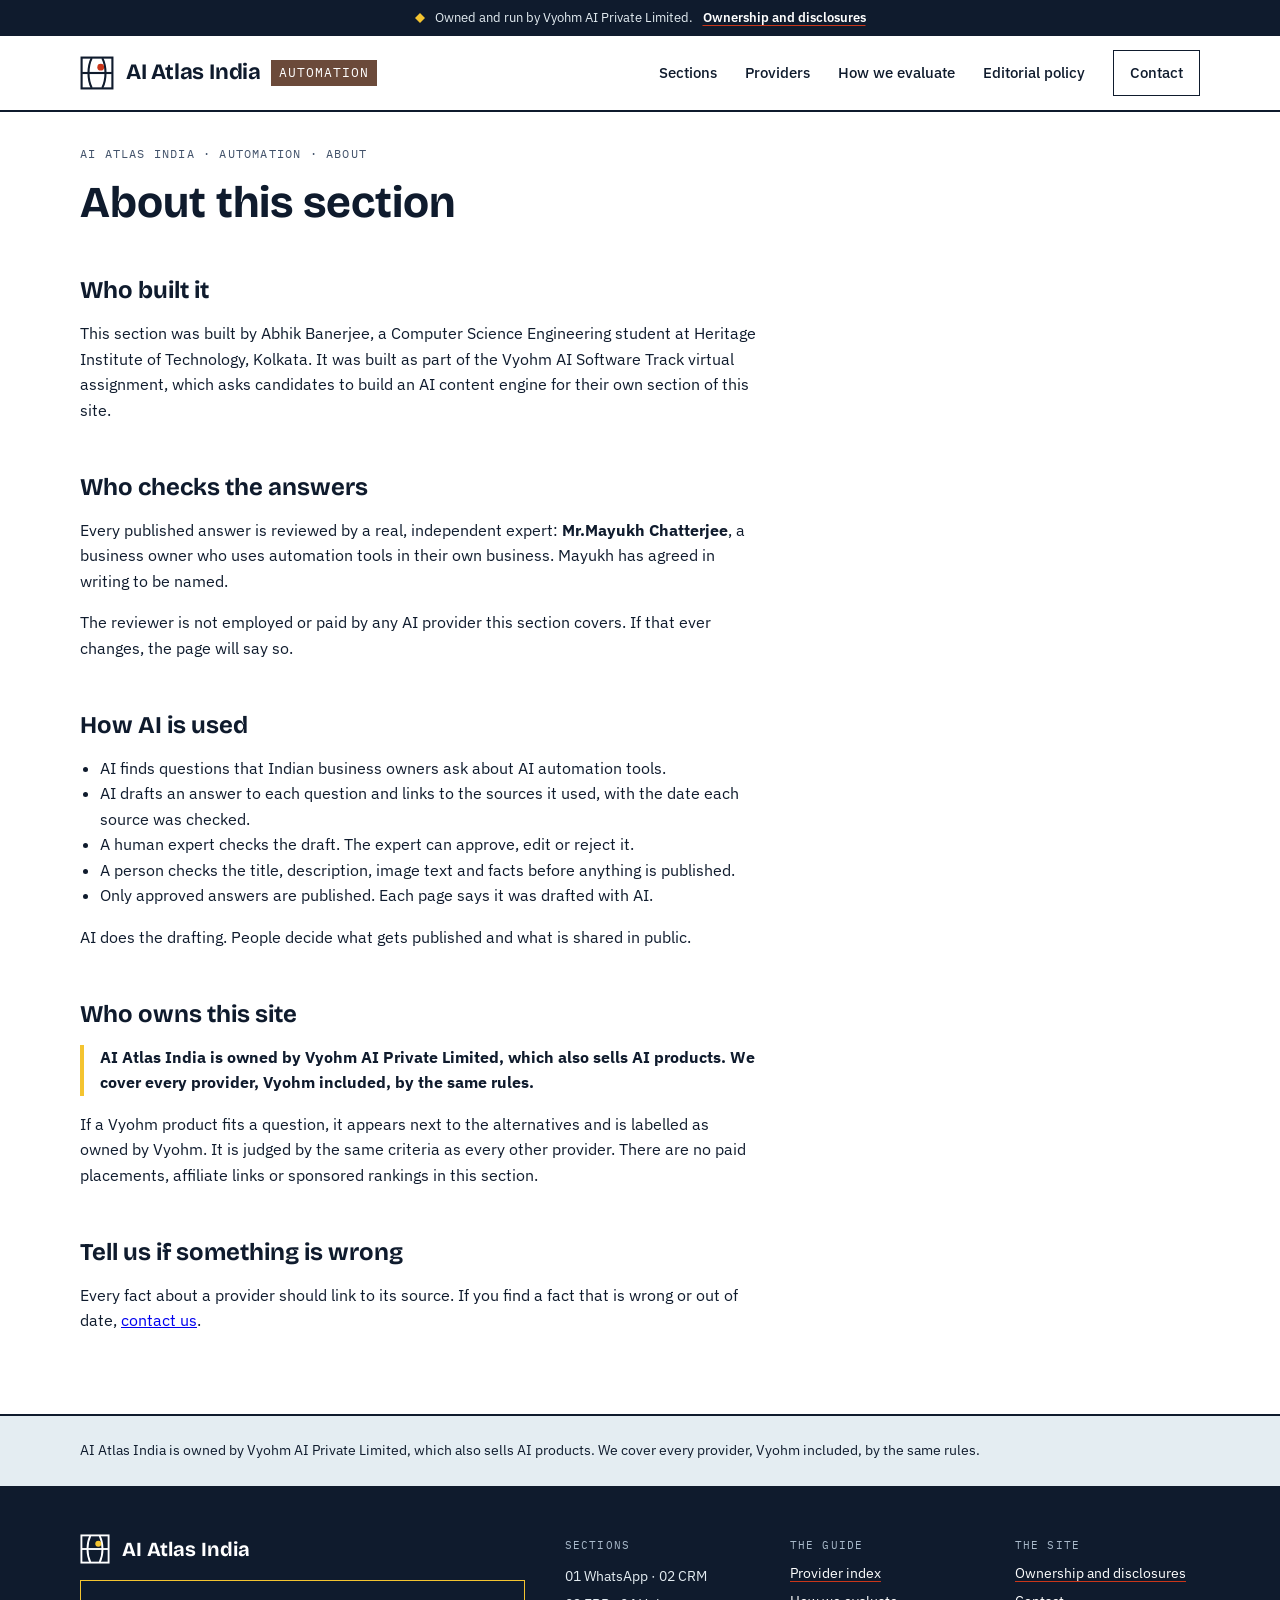
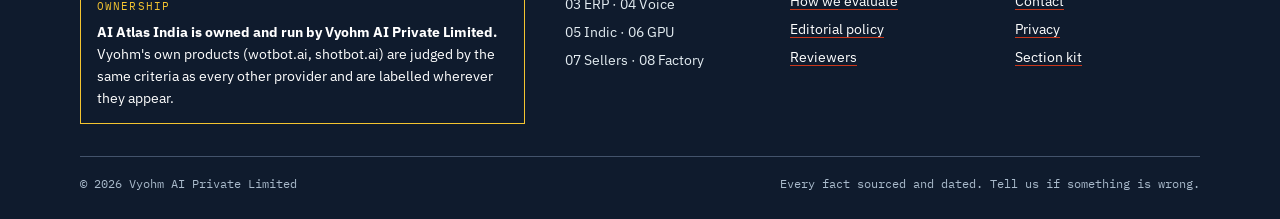
==== about.html @ 306142b6 "Add files via upload about page is uploaded" ====
<!doctype html>
<html lang="en" data-section="automation">
<head>
<meta charset="utf-8">
<meta name="viewport" content="width=device-width, initial-scale=1">
<title>About this section | AI Atlas India</title>
<meta name="description" content="About the AI Atlas India automation section: who built it, how AI drafts answers, how experts review them, and who owns the site.">
<link rel="preconnect" href="https://fonts.googleapis.com">
<link rel="preconnect" href="https://fonts.gstatic.com" crossorigin>
<link href="https://fonts.googleapis.com/css2?family=Bricolage+Grotesque:wght@700&family=IBM+Plex+Mono&family=IBM+Plex+Sans:wght@400;600&display=swap" rel="stylesheet">
<link rel="stylesheet" href="tokens.css">
<!-- Google tag (GA4) -->
<script async src="https://www.googletagmanager.com/gtag/js?id=G-WVZBEKXQY9"></script>
<script>
  window.dataLayer = window.dataLayer || [];
  function gtag(){dataLayer.push(arguments);}
  gtag('js', new Date());
  gtag('config', 'G-WVZBEKXQY9');
</script>
<style>
  body { margin: 0; background: var(--atlas-paper); color: var(--atlas-ink); font: var(--atlas-body); }
  .hero { max-width: var(--atlas-content); margin: 0 auto; padding: var(--atlas-space-8) var(--atlas-gutter); }
  .label { font: var(--atlas-label); letter-spacing: var(--atlas-label-tracking); text-transform: uppercase; color: var(--atlas-muted); margin: 0 0 var(--atlas-space-4); }
  h1 { font: var(--atlas-h2); margin: 0 0 var(--atlas-space-5); max-width: 18ch; }
  .hero p.lead { max-width: 60ch; margin: 0 0 var(--atlas-space-4); }
  .notice { display: inline-block; border: var(--atlas-border); border-left: 8px solid var(--atlas-section); padding: var(--atlas-space-3) var(--atlas-space-4); margin-top: var(--atlas-space-4); font: var(--atlas-small); }
  .ownership { background: var(--atlas-sea); border-top: var(--atlas-band-rule); }
  .ownership p { max-width: var(--atlas-content); margin: 0 auto; padding: var(--atlas-space-5) var(--atlas-gutter); font: var(--atlas-small); }

  .about { max-width: var(--atlas-content); margin: 0 auto; padding: var(--atlas-space-6) var(--atlas-gutter) var(--atlas-space-8); }
  .about h2 { font: var(--atlas-h3, 600 22px/1.3 var(--atlas-font-body)); margin: var(--atlas-space-7) 0 var(--atlas-space-3); }
  .about p, .about li { max-width: 68ch; line-height: 1.6; }
  .about ul { padding-left: 20px; }
  .about .owner { border-left: 4px solid var(--atlas-signal); padding-left: var(--atlas-space-4); }
</style>
</head>
<body>
<!-- AI Atlas India header. Generated from the live site at build time. Use it unchanged. -->
<!-- Needs tokens.css: <link rel="stylesheet" href="https://aiatlasindia.com/kit/tokens.css"> -->
<style>
/* Shared header. Needs tokens.css. Shipped inside /kit/header.html. */
.atlas-header {
  font-family: var(--atlas-font-body);
  color: var(--atlas-ink);
  background: var(--atlas-paper);
  border-bottom: 2px solid var(--atlas-ink);
}
.atlas-header a { text-decoration: none; }
.atlas-header__strip {
  background: var(--atlas-ink);
  color: var(--atlas-on-ink);
  font-size: 13px;
  line-height: 20px;
  padding: 8px 24px;
  display: flex;
  flex-wrap: wrap;
  gap: 4px 10px;
  justify-content: center;
  align-items: center;
  text-align: center;
  --atlas-focus: var(--atlas-signal);
}
.atlas-header__strip svg { flex: none; }
.atlas-header__strip a {
  color: var(--atlas-paper);
  font-weight: 600;
  text-decoration: underline;
  text-decoration-color: var(--atlas-route);
  text-underline-offset: 3px;
  padding-block: 12px;
  margin-block: -12px;
}
.atlas-header__strip a:hover { color: var(--atlas-signal); }
.atlas-header__bar {
  max-width: 1184px;
  margin: 0 auto;
  padding: 14px var(--atlas-gutter);
  display: flex;
  align-items: center;
  justify-content: space-between;
  gap: 24px;
  box-sizing: border-box;
  position: relative;
}
.atlas-header__lockup { display: flex; align-items: center; gap: 10px; min-width: 0; }
.atlas-header__brand {
  display: flex;
  align-items: center;
  gap: 12px;
  color: var(--atlas-ink);
  min-height: 44px;
}
.atlas-header__brand:hover { color: var(--atlas-ink); }
.atlas-header__brand svg { flex: none; }
.atlas-header__name {
  font-family: var(--atlas-font-display);
  font-size: 22px;
  font-weight: 700;
  letter-spacing: -0.01em;
  white-space: nowrap;
}
.atlas-header__section {
  display: inline-flex;
  align-items: center;
  min-height: 44px;
  color: var(--atlas-paper);
}
.atlas-header__section span {
  font-family: var(--atlas-font-mono);
  font-size: 13px;
  line-height: 20px;
  text-transform: uppercase;
  letter-spacing: 0.08em;
  padding: 3px 8px;
  background: var(--atlas-section);
  color: var(--atlas-paper);
  white-space: nowrap;
}
.atlas-header__section:hover { color: var(--atlas-paper); }
.atlas-header__nav {
  display: flex;
  align-items: center;
  gap: 28px;
  font-size: 15px;
  font-weight: 500;
  white-space: nowrap;
}
.atlas-header__nav a {
  color: var(--atlas-ink);
  display: inline-flex;
  align-items: center;
  min-height: 44px;
}
.atlas-header__nav a:hover { color: var(--atlas-route); }
.atlas-header__nav a.atlas-header__contact {
  border: 1.5px solid var(--atlas-ink);
  padding: 0 16px;
}
.atlas-header__menu { display: none; }
.atlas-header__menu summary {
  width: 44px;
  height: 44px;
  border: 1.5px solid var(--atlas-ink);
  background: var(--atlas-paper);
  display: flex;
  align-items: center;
  justify-content: center;
  cursor: pointer;
  list-style: none;
}
.atlas-header__menu summary::-webkit-details-marker { display: none; }
.atlas-header__menu nav {
  position: absolute;
  left: 0;
  right: 0;
  top: 100%;
  z-index: 5;
  background: var(--atlas-paper);
  border-top: 2px solid var(--atlas-ink);
  border-bottom: 2px solid var(--atlas-ink);
  display: flex;
  flex-direction: column;
  padding: 4px var(--atlas-gutter) 12px;
}
.atlas-header__menu nav a {
  color: var(--atlas-ink);
  font-size: 17px;
  font-weight: 500;
  min-height: 48px;
  display: flex;
  align-items: center;
  border-bottom: 1px solid var(--atlas-rule);
}
.atlas-header__menu nav a:last-child { border-bottom: 0; }

@media (max-width: 919px) {
  .atlas-header__nav { display: none; }
  .atlas-header__menu { display: block; }
}
@media (max-width: 767px) {
  .atlas-header__strip { padding-inline: 16px; }
}
@media (max-width: 399px) {
  .atlas-header__name { font-size: 20px; }
  .atlas-header__brand { gap: 10px; }
  .atlas-header__section span { font-size: 11px; padding: 3px 6px; }
}
</style>
<header class="atlas-header"> <div class="atlas-header__strip"> <svg aria-hidden="true" width="10" height="10" viewBox="0 0 10 10"><path d="M5 0 L10 5 L5 10 L0 5 Z" fill="#F4C430"></path></svg> <span>Owned and run by Vyohm AI Private Limited.</span> <a href="https://aiatlasindia.com/disclosures/">Ownership and disclosures</a> </div> <div class="atlas-header__bar"> <div class="atlas-header__lockup"> <a class="atlas-header__brand" href="https://aiatlasindia.com/"> <svg aria-hidden="true" width="34" height="34" viewBox="0 0 32 32"><g fill="none" stroke="#0F1B2D" stroke-width="2"><rect x="1.5" y="1.5" width="29" height="29"/><path d="M11 2C7 10 7 22 11 30"/><path d="M21 2c4 8 4 20 0 28"/><path d="M2 16h28"/><circle cx="19.5" cy="10.5" r="3.2" fill="#C9361A" stroke="none"/></g></svg> <span class="atlas-header__name">AI Atlas India</span> </a> <a class="atlas-header__section" href="/"><span>AUTOMATION</span></a> </div> <nav class="atlas-header__nav" aria-label="Main"> <a href="https://aiatlasindia.com/#sections">Sections</a><a href="https://aiatlasindia.com/providers/">Providers</a><a href="https://aiatlasindia.com/how-we-evaluate/">How we evaluate</a><a href="https://aiatlasindia.com/editorial-policy/">Editorial policy</a> <a class="atlas-header__contact" href="https://aiatlasindia.com/contact/">Contact</a> </nav> <details class="atlas-header__menu"> <summary aria-label="Menu"> <svg aria-hidden="true" width="20" height="20" viewBox="0 0 20 20" fill="none" stroke="#0F1B2D" stroke-width="2"><path d="M3 5h14M3 10h14M3 15h14"></path></svg> </summary> <nav aria-label="Main menu"> <a href="https://aiatlasindia.com/#sections">Sections</a><a href="https://aiatlasindia.com/providers/">Providers</a><a href="https://aiatlasindia.com/how-we-evaluate/">How we evaluate</a><a href="https://aiatlasindia.com/editorial-policy/">Editorial policy</a> <a href="https://aiatlasindia.com/contact/">Contact</a> </nav> </details> </div> </header>

<main>
  <article class="about">
    <p class="label">AI Atlas India &middot; Automation &middot; About</p>
    <h1>About this section</h1>

    <h2>Who built it</h2>
    <p>This section was built by Abhik Banerjee, a Computer Science Engineering student at Heritage Institute of Technology, Kolkata. It was built as part of the Vyohm AI Software Track virtual assignment, which asks candidates to build an AI content engine for their own section of this site.</p>

    <h2>Who checks the answers</h2>
    <p>Every published answer is reviewed by a real, independent expert: <strong>Mr.Mayukh Chatterjee</strong>, a business owner who uses automation tools in their own business. Mayukh has agreed in writing to be named.</p>
    <p>The reviewer is not employed or paid by any AI provider this section covers. If that ever changes, the page will say so.</p>

    <h2>How AI is used</h2>
    <ul>
      <li>AI finds questions that Indian business owners ask about AI automation tools.</li>
      <li>AI drafts an answer to each question and links to the sources it used, with the date each source was checked.</li>
      <li>A human expert checks the draft. The expert can approve, edit or reject it.</li>
      <li>A person checks the title, description, image text and facts before anything is published.</li>
      <li>Only approved answers are published. Each page says it was drafted with AI.</li>
    </ul>
    <p>AI does the drafting. People decide what gets published and what is shared in public.</p>

    <h2>Who owns this site</h2>
    <p class="owner"><strong>AI Atlas India is owned by Vyohm AI Private Limited, which also sells AI products. We cover every provider, Vyohm included, by the same rules.</strong></p>
    <p>If a Vyohm product fits a question, it appears next to the alternatives and is labelled as owned by Vyohm. It is judged by the same criteria as every other provider. There are no paid placements, affiliate links or sponsored rankings in this section.</p>

    <h2>Tell us if something is wrong</h2>
    <p>Every fact about a provider should link to its source. If you find a fact that is wrong or out of date, <a href="https://aiatlasindia.com/contact/">contact us</a>.</p>
  </article>
</main>
<div class="ownership"><p>AI Atlas India is owned by Vyohm AI Private Limited, which also sells AI products. We cover every provider, Vyohm included, by the same rules.</p></div>
<!-- AI Atlas India footer. Generated from the live site at build time. Use it unchanged. -->
<!-- Needs tokens.css: <link rel="stylesheet" href="https://aiatlasindia.com/kit/tokens.css"> -->
<style>
/* Shared footer. Needs tokens.css. Shipped inside /kit/footer.html. */
.atlas-footer {
  font-family: var(--atlas-font-body);
  color: var(--atlas-on-ink);
  background: var(--atlas-ink);
  font-size: 14px;
  line-height: 22px;
  --atlas-focus: var(--atlas-signal);
}
.atlas-footer a {
  color: var(--atlas-paper);
  text-decoration: underline;
  text-decoration-color: var(--atlas-route);
  text-underline-offset: 3px;
}
.atlas-footer a:hover { color: var(--atlas-signal); }
.atlas-footer__inner {
  max-width: 1184px;
  margin: 0 auto;
  padding: 48px var(--atlas-gutter) 24px;
  box-sizing: border-box;
  display: flex;
  flex-direction: column;
  gap: 32px;
}
.atlas-footer__cols { display: flex; flex-wrap: wrap; gap: 40px; }
.atlas-footer__about { flex: 3 1 340px; display: flex; flex-direction: column; gap: 16px; }
.atlas-footer__brand { display: flex; align-items: center; gap: 12px; }
.atlas-footer__brand svg { flex: none; }
.atlas-footer__name {
  font-family: var(--atlas-font-display);
  font-size: 20px;
  font-weight: 700;
  color: var(--atlas-paper);
}
.atlas-footer__ownership {
  border: 1.5px solid var(--atlas-signal);
  padding: 14px 16px;
  max-width: 460px;
  display: flex;
  flex-direction: column;
  gap: 4px;
  color: var(--atlas-paper);
}
.atlas-footer__ownership p { margin: 0; }
.atlas-footer__label {
  margin: 0;
  font-family: var(--atlas-font-mono);
  font-size: 11px;
  font-weight: 400;
  letter-spacing: 0.1em;
  text-transform: uppercase;
  color: var(--atlas-on-ink-muted);
}
.atlas-footer__label--signal { color: var(--atlas-signal); }
.atlas-footer__col { flex: 1 1 150px; display: flex; flex-direction: column; gap: 6px; }
.atlas-footer__col ul {
  list-style: none;
  margin: 0;
  padding: 0;
  display: flex;
  flex-direction: column;
  gap: 6px;
}
.atlas-footer__col--sections ul { display: block; }
.atlas-footer__col--sections li { display: inline; line-height: 28px; }
.atlas-footer__col--sections li:nth-child(odd)::after { content: ' · '; }
.atlas-footer__col--sections li:nth-child(even)::after { content: '\A'; white-space: pre; }
.atlas-footer__col a { display: inline-block; padding-block: 11px; margin-block: -11px; }
.atlas-footer__built {
  margin: 0;
  color: var(--atlas-paper);
  font-weight: 600;
}
.atlas-footer__base {
  border-top: 1px solid var(--atlas-muted);
  padding-top: 16px;
  display: flex;
  flex-wrap: wrap;
  gap: 8px 24px;
  justify-content: space-between;
  font-family: var(--atlas-font-mono);
  font-size: 12px;
  color: var(--atlas-on-ink-muted);
}
.atlas-footer__base p { margin: 0; }
@media (max-width: 767px) {
  .atlas-footer__inner { padding-top: 40px; }
  .atlas-footer__col { flex-basis: 100%; }
  .atlas-footer__col a { padding-block: 11px; margin-block: -8px; }
  .atlas-footer__col ul { gap: 10px; }
}
</style>
<footer class="atlas-footer"> <div class="atlas-footer__inner"> <div class="atlas-footer__cols"> <div class="atlas-footer__about"> <div class="atlas-footer__brand"> <svg aria-hidden="true" width="30" height="30" viewBox="0 0 32 32"><g fill="none" stroke="#FFFFFF" stroke-width="2"><rect x="1.5" y="1.5" width="29" height="29"/><path d="M11 2C7 10 7 22 11 30"/><path d="M21 2c4 8 4 20 0 28"/><path d="M2 16h28"/><circle cx="19.5" cy="10.5" r="3.2" fill="#F4C430" stroke="none"/></g></svg> <span class="atlas-footer__name">AI Atlas India</span> </div> <div class="atlas-footer__ownership"> <p class="atlas-footer__label atlas-footer__label--signal">Ownership</p> <p><strong>AI Atlas India is owned and run by Vyohm AI Private Limited.</strong> Vyohm&#39;s own products (wotbot.ai, shotbot.ai) are judged by the same criteria as every other provider and are labelled wherever they appear.</p> </div>  </div> <nav class="atlas-footer__col atlas-footer__col--sections" aria-label="Sections"> <h2 class="atlas-footer__label">Sections</h2> <ul> <li><span>01 WhatsApp</span></li><li><span>02 CRM</span></li><li><span>03 ERP</span></li><li><span>04 Voice</span></li><li><span>05 Indic</span></li><li><span>06 GPU</span></li><li><span>07 Sellers</span></li><li><span>08 Factory</span></li> </ul> </nav> <nav class="atlas-footer__col" aria-label="The guide"> <h2 class="atlas-footer__label">The guide</h2> <ul> <li><a href="https://aiatlasindia.com/providers/">Provider index</a></li><li><a href="https://aiatlasindia.com/how-we-evaluate/">How we evaluate</a></li><li><a href="https://aiatlasindia.com/editorial-policy/">Editorial policy</a></li><li><a href="https://aiatlasindia.com/reviewers/">Reviewers</a></li> </ul> </nav> <nav class="atlas-footer__col" aria-label="The site"> <h2 class="atlas-footer__label">The site</h2> <ul> <li><a href="https://aiatlasindia.com/disclosures/">Ownership and disclosures</a></li><li><a href="https://aiatlasindia.com/contact/">Contact</a></li><li><a href="https://aiatlasindia.com/privacy/">Privacy</a></li><li><a href="https://aiatlasindia.com/kit/">Section kit</a></li> </ul> </nav> </div> <div class="atlas-footer__base"> <p>© 2026 Vyohm AI Private Limited</p> <p>Every fact sourced and dated. Tell us if something is wrong.</p> </div> </div> </footer>

</body>
</html>
---- tokens.css ----
/*
 * AI Atlas India design tokens. "A printed atlas": ink, paper, sea, a signal
 * yellow and a route red. Square corners, ruled lines, no shadows.
 *
 * This file is served unchanged at /kit/tokens.css.
 * Do not add colours. Do not change values without sign-off.
 */
:root {
  /* Colour */
  --atlas-ink: #0F1B2D;      /* Text, rules, dark bands */
  --atlas-paper: #FFFFFF;    /* Page and card ground */
  --atlas-sea: #E4EDF2;      /* Alternate bands */
  --atlas-grid: #D5E1E9;     /* Map grid on sea */
  --atlas-muted: #43536B;    /* Secondary text */
  --atlas-rule: #C5D1DB;     /* Row dividers */
  --atlas-signal: #F4C430;   /* Primary action, notices */
  --atlas-route: #C9361A;    /* Numbers, link underline */

  /* Tints used inside components */
  --atlas-ink-soft: #1B2A44;   /* Figure ground on ink */
  --atlas-ink-line: #263852;   /* Contour lines on ink */
  --atlas-on-ink: #E4EDF2;     /* Body text on ink */
  --atlas-on-ink-muted: #A9BACB; /* Labels on ink */
  --atlas-wash: #F6F8FA;       /* Blank rows */
  --atlas-figure: #EEF3F6;     /* Figure ground on paper */

  /* Section colours. White text on each passes WCAG AA. */
  --atlas-whatsapp: #17794D;
  --atlas-crm: #2463B0;
  --atlas-erp: #6A4BB0;
  --atlas-voice: #B32672;
  --atlas-indic: #8A5A1C;
  --atlas-gpu: #44546A;
  --atlas-sellers: #0C7C86;
  --atlas-factory: #5C7A1A;
  --atlas-automation: #6B4A3A; /* Added per Vyohm setup email: plate 16, AUTOMATION */

  /* Type families. The --font-* variables are set by the site's font loader. */
  --atlas-font-display: var(--font-display, 'Bricolage Grotesque'), 'Arial Narrow', sans-serif;
  --atlas-font-body: var(--font-body, 'IBM Plex Sans'), system-ui, sans-serif;
  --atlas-font-mono: var(--font-mono, 'IBM Plex Mono'), ui-monospace, monospace;

  /* Type scale: size / line height */
  --atlas-display: 700 4.5rem/1 var(--atlas-font-display);      /* 72/72 */
  --atlas-h2: 700 2.75rem/1.0909 var(--atlas-font-display);     /* 44/48 */
  --atlas-h3: 700 1.5rem/1.25 var(--atlas-font-display);        /* 24/30 */
  --atlas-body: 400 1rem/1.625 var(--atlas-font-body);          /* 16/26 */
  --atlas-small: 400 0.875rem/1.5714 var(--atlas-font-body);    /* 14/22 */
  --atlas-label: 400 0.75rem/1.5 var(--atlas-font-mono);        /* 12, capitals, +0.1em */
  --atlas-label-tracking: 0.1em;

  /* Space */
  --atlas-space-1: 4px;
  --atlas-space-2: 8px;
  --atlas-space-3: 12px;
  --atlas-space-4: 16px;
  --atlas-space-5: 24px;
  --atlas-space-6: 32px;
  --atlas-space-7: 48px;
  --atlas-space-8: 64px;

  /* Shape */
  --atlas-radius: 0;
  --atlas-border: 1.5px solid var(--atlas-ink);      /* Boxes and buttons */
  --atlas-band-rule: 2px solid var(--atlas-ink);     /* Between page bands */
  --atlas-row-rule: 1px solid var(--atlas-rule);     /* Between rows */
  --atlas-grid-size: 48px;                           /* Map grid on sea bands */
  --atlas-content: 1120px;                           /* Content width */
  --atlas-gutter: 32px;                              /* 20px on phones */
  --atlas-tap: 44px;                                 /* Smallest tap target */

  /* The colour of the current section. Set by data-section on any element. */
  --atlas-section: var(--atlas-ink);
}

@media (max-width: 767px) {
  :root {
    --atlas-gutter: 20px;
    --atlas-grid-size: 39px;
  }
}

[data-section='whatsapp'] { --atlas-section: var(--atlas-whatsapp); }
[data-section='crm'] { --atlas-section: var(--atlas-crm); }
[data-section='erp'] { --atlas-section: var(--atlas-erp); }
[data-section='voice'] { --atlas-section: var(--atlas-voice); }
[data-section='indic'] { --atlas-section: var(--atlas-indic); }
[data-section='gpu'] { --atlas-section: var(--atlas-gpu); }
[data-section='sellers'] { --atlas-section: var(--atlas-sellers); }
[data-section='factory'] { --atlas-section: var(--atlas-factory); }
[data-section='automation'] { --atlas-section: var(--atlas-automation); }
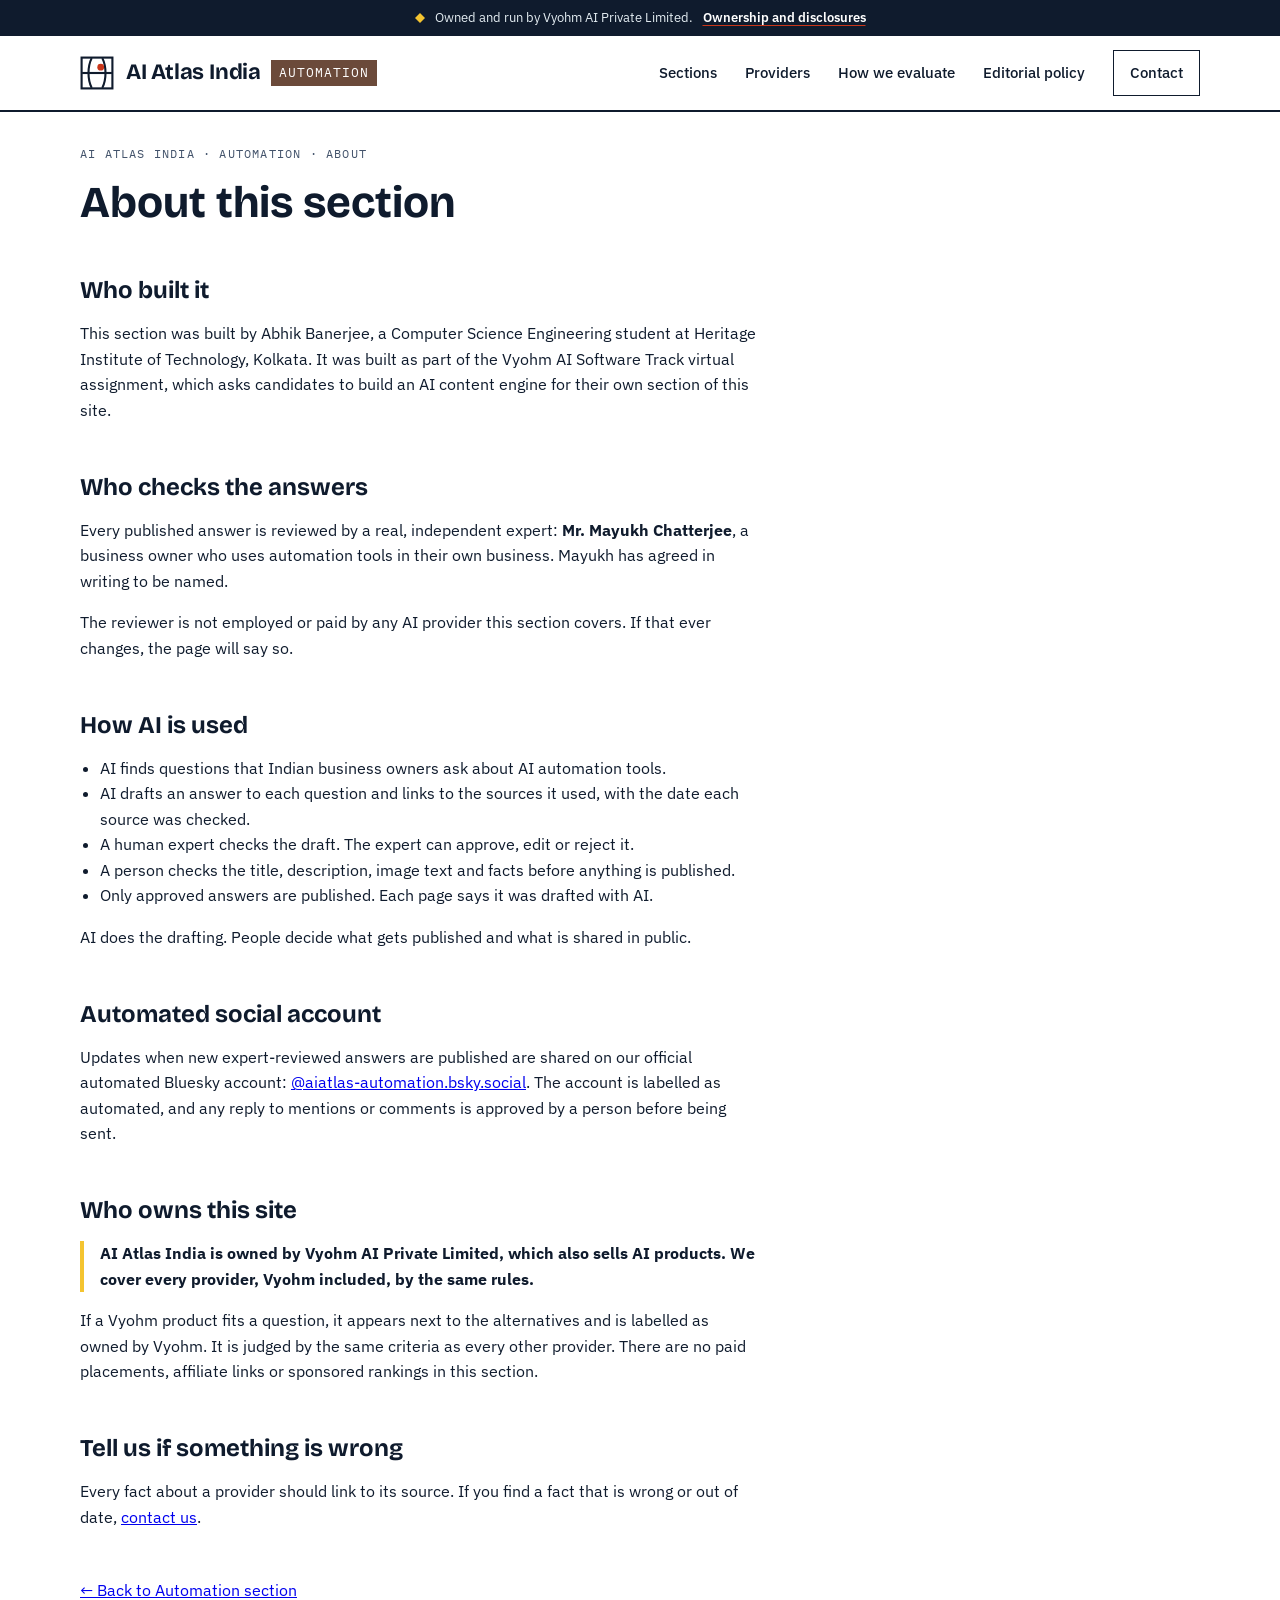
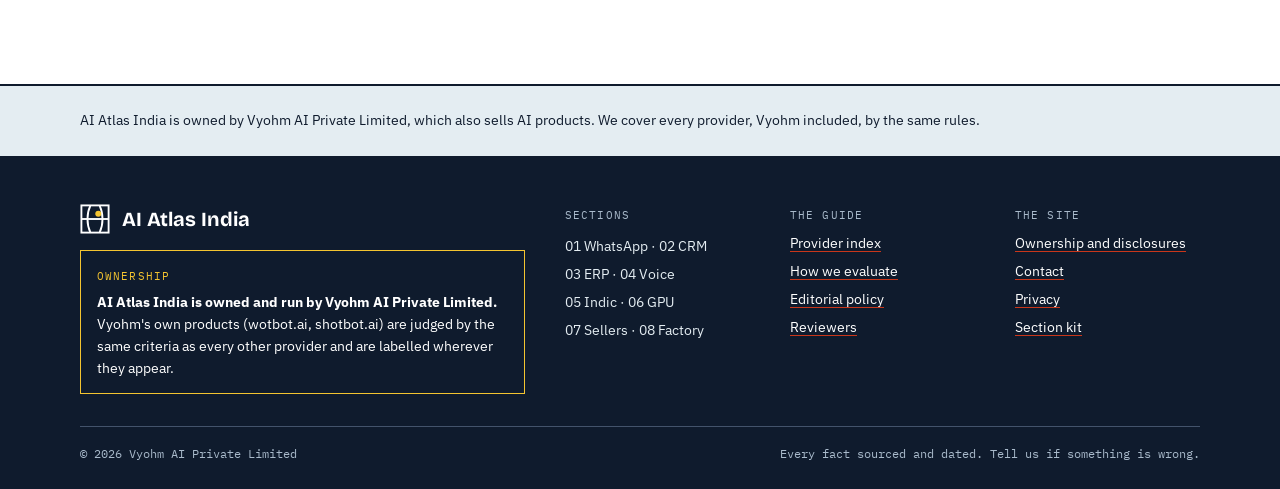
==== commit 04d1b461: "Fix formatting and add back-link section" ====
--- a/about.html
+++ b/about.html
@@ -32,6 +32,7 @@
   .about p, .about li { max-width: 68ch; line-height: 1.6; }
   .about ul { padding-left: 20px; }
   .about .owner { border-left: 4px solid var(--atlas-signal); padding-left: var(--atlas-space-4); }
+  .about .back-link { margin-top: var(--atlas-space-7); }
 </style>
 </head>
 <body>
@@ -197,7 +198,7 @@
     <p>This section was built by Abhik Banerjee, a Computer Science Engineering student at Heritage Institute of Technology, Kolkata. It was built as part of the Vyohm AI Software Track virtual assignment, which asks candidates to build an AI content engine for their own section of this site.</p>
 
     <h2>Who checks the answers</h2>
-    <p>Every published answer is reviewed by a real, independent expert: <strong>Mr.Mayukh Chatterjee</strong>, a business owner who uses automation tools in their own business. Mayukh has agreed in writing to be named.</p>
+    <p>Every published answer is reviewed by a real, independent expert: <strong>Mr. Mayukh Chatterjee</strong>, a business owner who uses automation tools in their own business. Mayukh has agreed in writing to be named.</p>
     <p>The reviewer is not employed or paid by any AI provider this section covers. If that ever changes, the page will say so.</p>
 
     <h2>How AI is used</h2>
@@ -210,12 +211,17 @@
     </ul>
     <p>AI does the drafting. People decide what gets published and what is shared in public.</p>
 
+    <h2>Automated social account</h2>
+    <p>Updates when new expert-reviewed answers are published are shared on our official automated Bluesky account: <a href="https://bsky.app/profile/aiatlas-automation.bsky.social" rel="noopener noreferrer">@aiatlas-automation.bsky.social</a>. The account is labelled as automated, and any reply to mentions or comments is approved by a person before being sent.</p>
+
     <h2>Who owns this site</h2>
     <p class="owner"><strong>AI Atlas India is owned by Vyohm AI Private Limited, which also sells AI products. We cover every provider, Vyohm included, by the same rules.</strong></p>
     <p>If a Vyohm product fits a question, it appears next to the alternatives and is labelled as owned by Vyohm. It is judged by the same criteria as every other provider. There are no paid placements, affiliate links or sponsored rankings in this section.</p>
 
     <h2>Tell us if something is wrong</h2>
     <p>Every fact about a provider should link to its source. If you find a fact that is wrong or out of date, <a href="https://aiatlasindia.com/contact/">contact us</a>.</p>
+
+    <p class="back-link"><a href="/">&larr; Back to Automation section</a></p>
   </article>
 </main>
 <div class="ownership"><p>AI Atlas India is owned by Vyohm AI Private Limited, which also sells AI products. We cover every provider, Vyohm included, by the same rules.</p></div>
